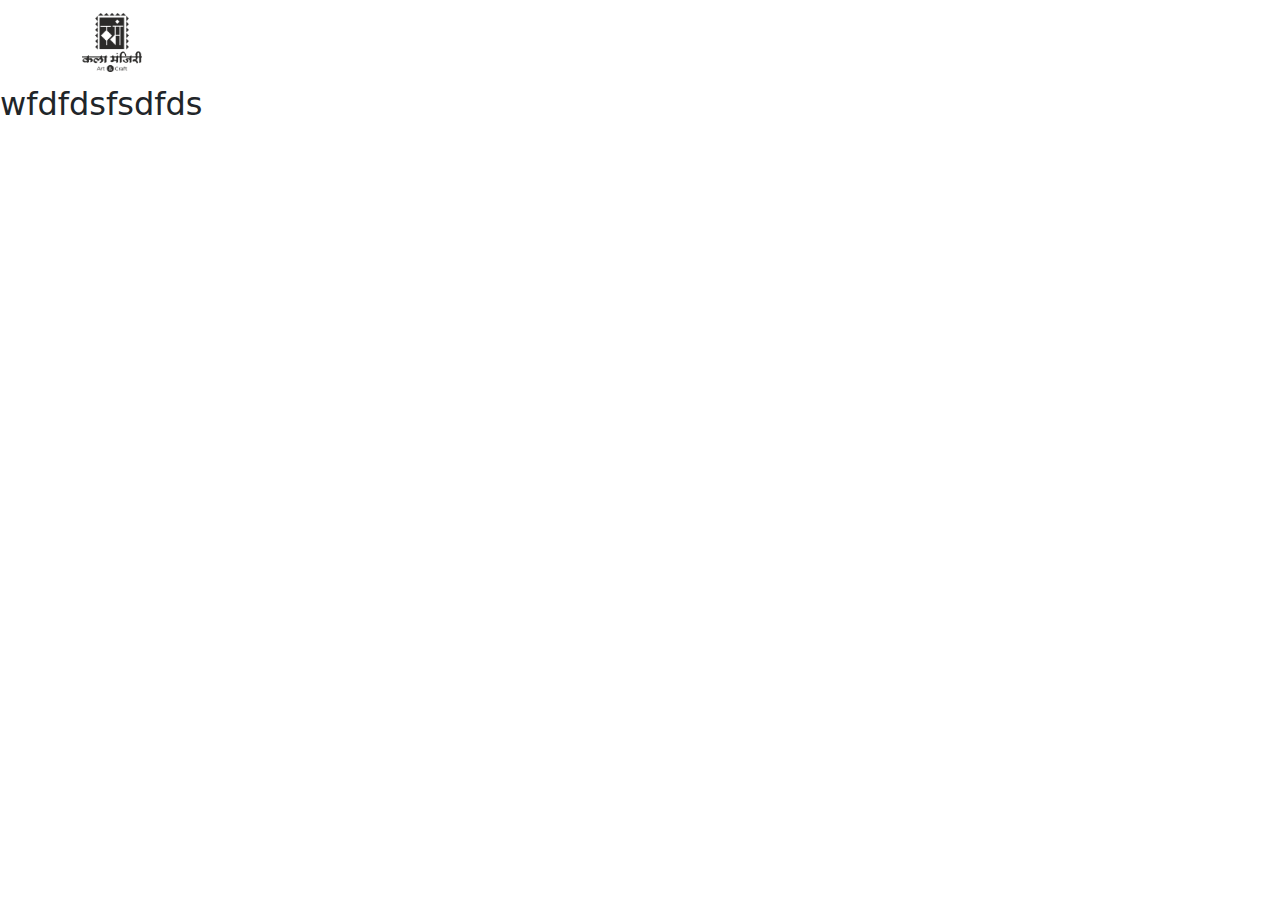
==== about.html @ 26442601 "first commit" ====
<!DOCTYPE html>
<html lang="en">
<head>
    <meta charset="UTF-8">
    <meta name="viewport" content="width=device-width, initial-scale=1.0">
    <title>Document</title>
    <link href="https://cdn.jsdelivr.net/npm/bootstrap@5.3.3/dist/css/bootstrap.min.css" rel="stylesheet">
    <link href="https://cdnjs.cloudflare.com/ajax/libs/font-awesome/6.0.0-beta3/css/all.min.css" rel="stylesheet">

    <link rel="stylesheet" href="book.css">
</head>
<body>
    <section class="sect">
        <nav class="navbar navbar-expand-lg ">
            <div class="container">
                <a class="navbar-brand" href="index.html">
                    <img src="./images/kalamanjeeri.png" class="logo" alt="logo">
                </a>
                <button class="navbar-toggler" type="button" data-bs-toggle="collapse" data-bs-target="#navbarNav" aria-controls="navbarNav" aria-expanded="false" aria-label="Toggle navigation">
                    <i class="fas fa-bars"></i> 
                </button>
                <div class="collapse navbar-collapse" id="navbarNav">
                    <ul class="navbar-nav ms-auto">
                        <li class="nav-item">
                            <a class="nav-link active" href="index.html">Home</a>
                        </li>
                  
                        <li class="nav-item">
                            <a class="nav-link" href="about.html">About</a>
                        </li>
                        <li class="nav-item">
                            <a class="nav-link" href="Book.html">Contact</a>
                        </li>
                    </ul>
                </div>
            </div>
        </nav>
    </section>
    <section class="about">
        <div class="row">
          
            <div class="col-8">
<h2 class="title>
    wdweewew
</h2>
<p class="desc">
    wfdfdsfsdfds
</p>
</div>

        </div>

    </section>
</body>
<script src="https://cdn.jsdelivr.net/npm/bootstrap@5.3.3/dist/js/bootstrap.min.js"></script>
<script src="https://cdnjs.cloudflare.com/ajax/libs/gsap/3.9.1/gsap.min.js"></script>

<script>
const navbarCollapse = document.getElementById('navbarNav');
const navbarToggler = document.querySelector('.navbar-toggler');
const navLinks = document.querySelectorAll('.navbar-nav .nav-link');

navbarCollapse.addEventListener('show.bs.collapse', () => {
    gsap.fromTo(navbarCollapse, { opacity: 0, y: 20 }, { opacity: 1, y: 0, duration: 0.5 });
    navLinks.forEach((link, index) => {
        gsap.fromTo(link, { opacity: 0, y: -20 }, { opacity: 1, y: 0, delay: index * 0.2, duration: 0.4 });
    });
});

navbarCollapse.addEventListener('hide.bs.collapse', () => {
    gsap.fromTo(navbarCollapse, { opacity: 1, y: 0 }, { opacity: 0, y: -20, duration: 0.5 });
});

navbarToggler.addEventListener('click', () => {
    const icon = navbarToggler.querySelector('i');
    if (icon.classList.contains('fa-bars')) {
        icon.classList.remove('fa-bars');
        icon.classList.add('fa-times'); 
    } else {
        icon.classList.remove('fa-times');
        icon.classList.add('fa-bars'); 
    }
});








</script>
</html>
---- book.css ----
@import url('https://fonts.googleapis.com/css2?family=Montserrat:ital,wght@0,100..900;1,100..900&display=swap');

@import url('https://fonts.googleapis.com/css2?family=Caveat:wght@400..700&family=Lato:ital,wght@0,100;0,300;0,400;0,700;0,900;1,100;1,300;1,400;1,700;1,900&display=swap');

@import url('https://fonts.googleapis.com/css2?family=Anek+Devanagari:wght@100..800&family=Caveat:wght@400..700&family=Lato:ital,wght@0,100;0,300;0,400;0,700;0,900;1,100;1,300;1,400;1,700;1,900&display=swap');
   


section.red{
       background: #900000;
        
    }
    .red-class {
    display: flex;
    height: 181px;
    justify-content: center;
    align-items: center;
}


    .red-img{
        width: 117px;
    }
    .title {
    font-family: "Montserrat", serif;
    font-weight: 600;
    font-size: 18px;
    padding-bottom: 10px;
}
label {
    font-size: 13px;
    font-weight: 400;
    padding-bottom: 10px;
}
.form-group {
    padding-bottom: 15px;
}
section.form {
    padding: 50px;
}
.first-sec {
    padding-bottom: 8px;
    border-bottom: 1px solid #C4C4C4;
}

.second-sec {
    padding-top: 30px;
}
button.next {
    width: 100%;
    border-radius: 8px;
    background: #FEBF00;
    border: none;
    padding: 14px 32px;
    font-size: 15px;
    font-weight: 600;
}

.next-btn{
    padding-top: 10px;
}
.logo{
  width: 100%;
  max-width: 60px;
}
  .first {
      background: white;
  }

  .navbar {
      transition: background-color 0.5s ease;
  }

  .navbar-toggler {
      border: none; 
      background:  linear-gradient(95.15deg, #F9D03F 17.18%, #E9B32A 71.35%);
      ;
      font-size: 1.5rem; 
  }

  .navbar-toggler i {
      color: #fff;
  }

  .navbar-collapse {
      opacity: 0;
      visibility: hidden;
      transition: opacity 0.3s ease-in-out, visibility 0s 0.5s;
  }

  .navbar-collapse.show {
      opacity: 1;
      visibility: visible;
      transition: opacity 0.3s ease-in-out;
  }

  .navbar-nav .nav-link {
      color: black;
      padding-left: 10px;
      transition: color 0.3s ease;
  }

  .navbar-collapse.show .navbar-nav .nav-link:hover {
      background: linear-gradient(95.15deg, #F9D03F 17.18%, #E9B32A 71.35%);
  }
  .otp-input {
    width: 50px;
    height: 50px;
    text-align: center;
    font-size: 24px;
    font-weight: bold;
    border: 1px solid #ccc;
    border-radius: 8px;
    outline: none;
}

.otp-input:focus {
    border-color: #007bff;
    box-shadow: 0px 0px 5px rgba(0, 123, 255, 0.5);
}

.edit-text {
    color: #ff5722;
    cursor: pointer;
    font-weight: bold;
    margin-left: 5px;
}

.edit-text:hover {
    text-decoration: underline;
}
.success-circle {
  display: flex
;
  justify-content: center;
  padding: 20px;
  background: #a5f3a5;
  width: 58px;
  border-radius: 50%;
}
i.fa-solid.fa-circle-check {
font-size: 20px;
  color: green;
}

.success-container {
  position: absolute;
  background: white;
  width: 100%;
  height: 100vh;
  top: 0;
  left: 0;
  display: flex; 
  justify-content: center; 
  align-items: center; 
}
.error-container {
  position: absolute;
  background: white;
  width: 100%;
  height: 100vh;
  top: 0;
  left: 0;
  display: flex; 
  justify-content: center; 
  align-items: center; 
}


.main-div {
  display: flex;
  justify-content: center;
  align-items: center;
  flex-direction: column;
}

.error-circle {
  display: flex
;
  justify-content: center;
  padding: 20px;
  background: #f34d4d75;
  width: 58px;
  border-radius: 50%;
}

i.fa-solid.fa-circle-xmark {
  font-size: 20px;

  color: #fc1b1b;
}
.error-container {
  background: white;
  display: flex
;
  justify-content: center;
  flex-direction: column;
  align-items: center;
}
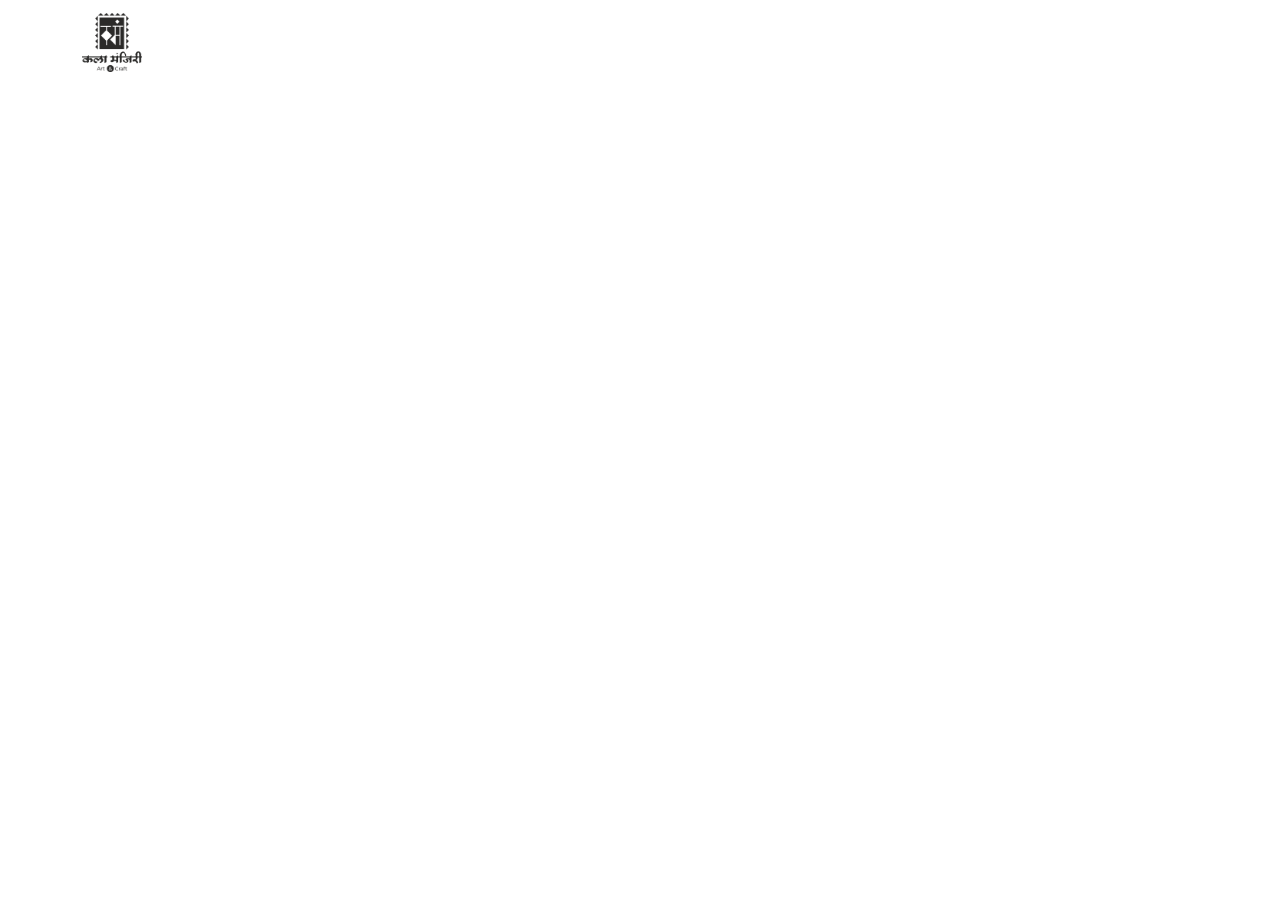
==== commit ae4d34f7: "second ciommit" ====
--- a/about.html
+++ b/about.html
@@ -39,14 +39,7 @@
     <section class="about">
         <div class="row">
           
-            <div class="col-8">
-<h2 class="title>
-    wdweewew
-</h2>
-<p class="desc">
-    wfdfdsfsdfds
-</p>
-</div>
+
 
         </div>
 
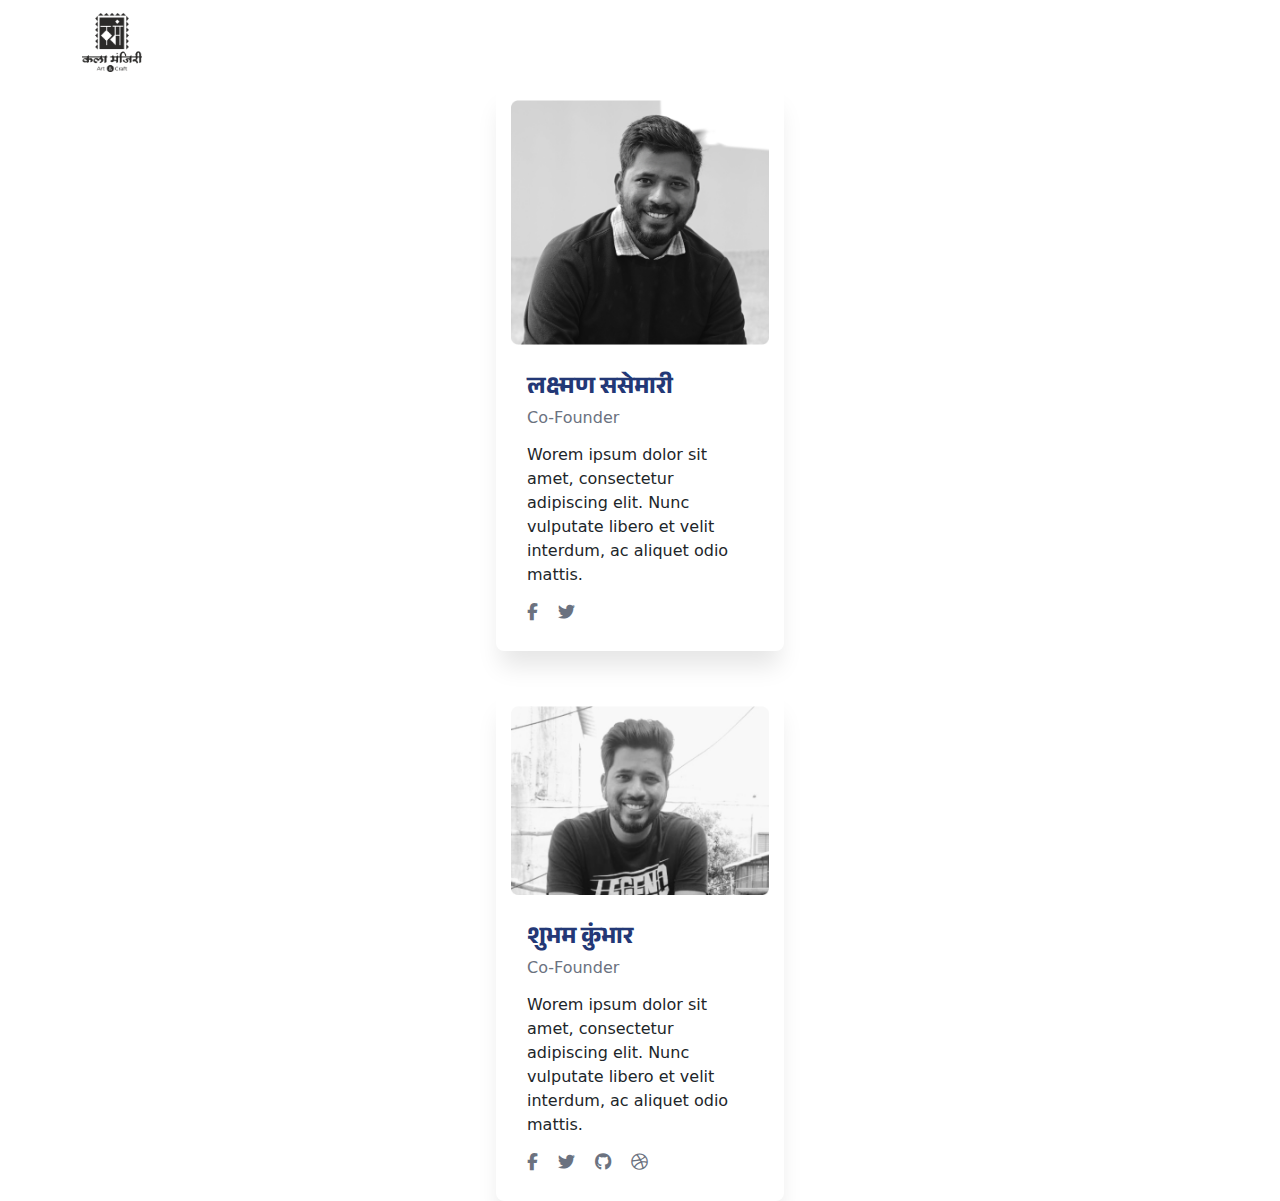
==== commit 11b647b0: "our team" ====
--- a/about.html
+++ b/about.html
@@ -8,7 +8,92 @@
     <link href="https://cdnjs.cloudflare.com/ajax/libs/font-awesome/6.0.0-beta3/css/all.min.css" rel="stylesheet">
 
     <link rel="stylesheet" href="book.css">
+    <link rel="stylesheet" href="https://cdnjs.cloudflare.com/ajax/libs/font-awesome/6.7.2/css/all.min.css" integrity="sha512-Evv84Mr4kqVGRNSgIGL/F/aIDqQb7xQ2vcrdIwxfjThSH8CSR7PBEakCr51Ck+w+/U6swU2Im1vVX0SVk9ABhg==" crossorigin="anonymous" referrerpolicy="no-referrer" />
 </head>
+
+<style>
+    @import url('https://fonts.googleapis.com/css2?family=Anek+Devanagari:wght@100..800&family=Caveat:wght@400..700&family=Lato:ital,wght@0,100;0,300;0,400;0,700;0,900;1,100;1,300;1,400;1,700;1,900&display=swap');
+
+    .team {
+    display: flex;
+    justify-content: center;
+    align-items: center;
+    flex-direction: column;
+    gap: 40px;
+}
+    .card {
+    padding: 15px;
+    box-shadow: 0px 20px 25px -5px #0000001A;
+    border: none;
+    border-radius: 8px;
+    transition: transform 0.3s ease, box-shadow 0.3s ease; 
+}
+
+.card:hover {
+    transform: scale(1.05); 
+    box-shadow: 0px 25px 30px -5px #0000001A;
+}
+
+h5.card-subtitle {
+    color: #6B7280;
+    font-size: 16px;
+    font-weight: 500;
+    padding-bottom: 15px;
+}
+h5.card-title {
+    font-family: "Anek Devanagari", serif;
+    font-weight: 700;
+    font-size: 24px;
+    color: #233876;
+    padding-top: 15px;
+}
+.icons {
+    display: flex
+;
+    justify-content: flex-start;
+    align-items: center;
+    gap: 20px;
+    color: #6B7280;
+    width: 17px;
+}
+
+.card-img, .card-img-top {
+    transition: box-shadow 0.3s ease; 
+}
+
+.card-img:hover, .card-img-top:hover {
+    box-shadow: 0px 25px 30px -5px #0000001A; 
+}.icons i {
+    font-size: 17px; 
+    transition: color 0.3s ease; 
+}
+
+.icons i:hover {
+    color: inherit; 
+}
+
+.icons .fa-facebook-f:hover {
+    color: #1877f2; 
+}
+
+.icons .fa-twitter:hover {
+    color: #1da1f2; 
+}
+
+.icons .fa-github:hover {
+    color: #333;
+}
+
+.icons .fa-basketball:hover {
+    color: #ff5722;
+}
+
+.icons .fa-dribbble:hover {
+    color: #ea4c89; 
+}
+
+
+</style>
 <body>
     <section class="sect">
         <nav class="navbar navbar-expand-lg ">
@@ -37,11 +122,42 @@
         </nav>
     </section>
     <section class="about">
-        <div class="row">
+      <div class="team">
+        <div class="card" style="width: 18rem;">
+            <img class="card-img-top" src="./images/card2.png" alt="Card image cap">
+            <div class="card-body">
+              <h5 class="card-title">लक्ष्मण ससेमारी </h5>
+              <h5 class="card-subtitle">Co-Founder</h5>
+
+              <p class="card-text">Worem ipsum dolor sit amet, consectetur adipiscing elit. Nunc vulputate libero et velit interdum, ac aliquet odio mattis.</p>
           
-
-
-        </div>
+              <div class="icons">
+                <i class="fa-brands fa-facebook-f"></i>
+                <i class="fa-brands fa-twitter"></i>
+            </div>
+            </div>
+          </div>
+
+
+
+
+          <div class="card" style="width: 18rem;">
+            <img class="card-img-top" src="./images/card1.png" alt="Card image cap">
+            <div class="card-body">
+              <h5 class="card-title">शुभम कुंभार </h5>
+              <h5 class="card-subtitle">Co-Founder</h5>
+
+              <p class="card-text">Worem ipsum dolor sit amet, consectetur adipiscing elit. Nunc vulputate libero et velit interdum, ac aliquet odio mattis.</p>
+              <div class="icons">
+                  <i class="fa-brands fa-facebook-f"></i>
+                  <i class="fa-brands fa-twitter"></i>
+                  <i class="fa-brands fa-github"></i>
+                  <i class="fa-brands fa-dribbble"></i> 
+                </div>
+            </div>
+          </div>
+          
+      </div>
 
     </section>
 </body>
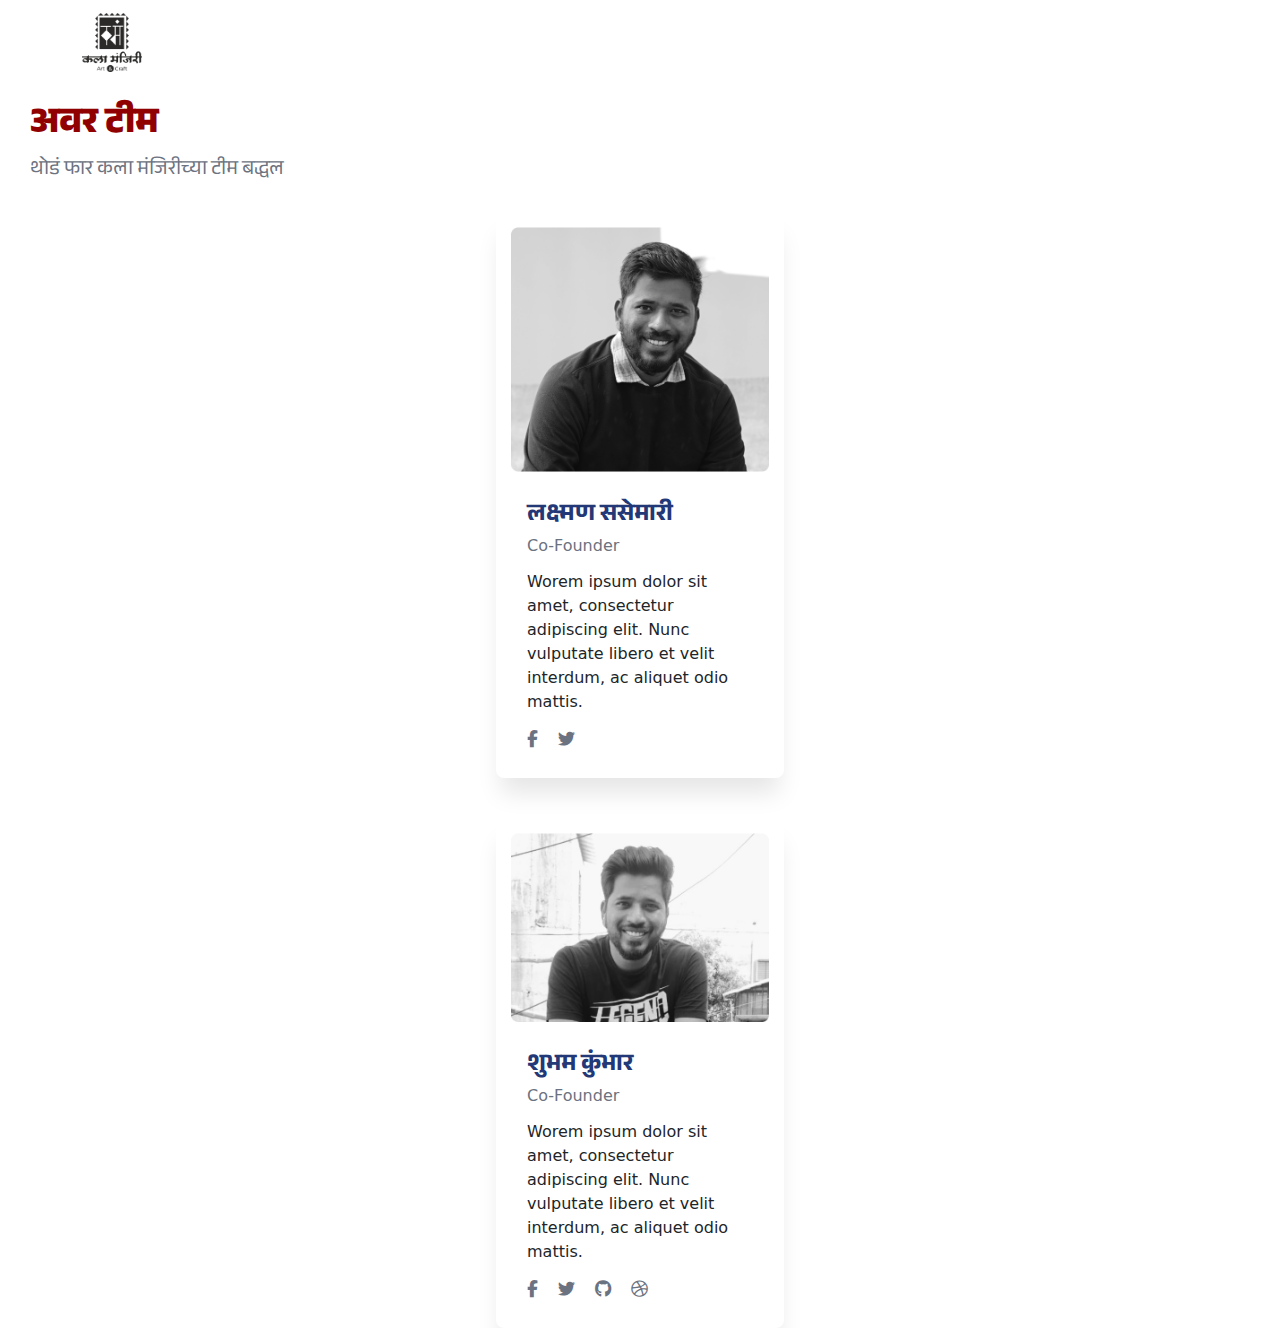
==== commit 124f5aef: "our team" ====
--- a/about.html
+++ b/about.html
@@ -13,6 +13,31 @@
 
 <style>
     @import url('https://fonts.googleapis.com/css2?family=Anek+Devanagari:wght@100..800&family=Caveat:wght@400..700&family=Lato:ital,wght@0,100;0,300;0,400;0,700;0,900;1,100;1,300;1,400;1,700;1,900&display=swap');
+.about{
+    padding-top: 10px;
+}
+.main-title{
+    font-family: "Anek Devanagari", serif;
+
+font-weight: 800;
+font-size: 36px;
+color: #900000;
+}
+
+.main-sub-title{
+    font-family: "Anek Devanagari", serif;
+
+font-weight: 400;
+font-size: 20px;
+color: #6B7280;
+}
+
+.main-title-div {
+    display: flex
+;
+    flex-direction: column;
+    padding: 10px 20px 10px 30px;
+}
 
     .team {
     display: flex;
@@ -114,7 +139,7 @@
                             <a class="nav-link" href="about.html">About</a>
                         </li>
                         <li class="nav-item">
-                            <a class="nav-link" href="Book.html">Contact</a>
+                            <a class="nav-link" href="book1.html">Contact</a>
                         </li>
                     </ul>
                 </div>
@@ -122,6 +147,14 @@
         </nav>
     </section>
     <section class="about">
+<div class="main-title-div">
+
+    <h2 class="main-title">
+        अवर टीम 
+    </h2>
+    <p class="main-sub-title">थोडं फार कला मंजिरीच्या टीम बद्धल </p>
+</div>
+
       <div class="team">
         <div class="card" style="width: 18rem;">
             <img class="card-img-top" src="./images/card2.png" alt="Card image cap">
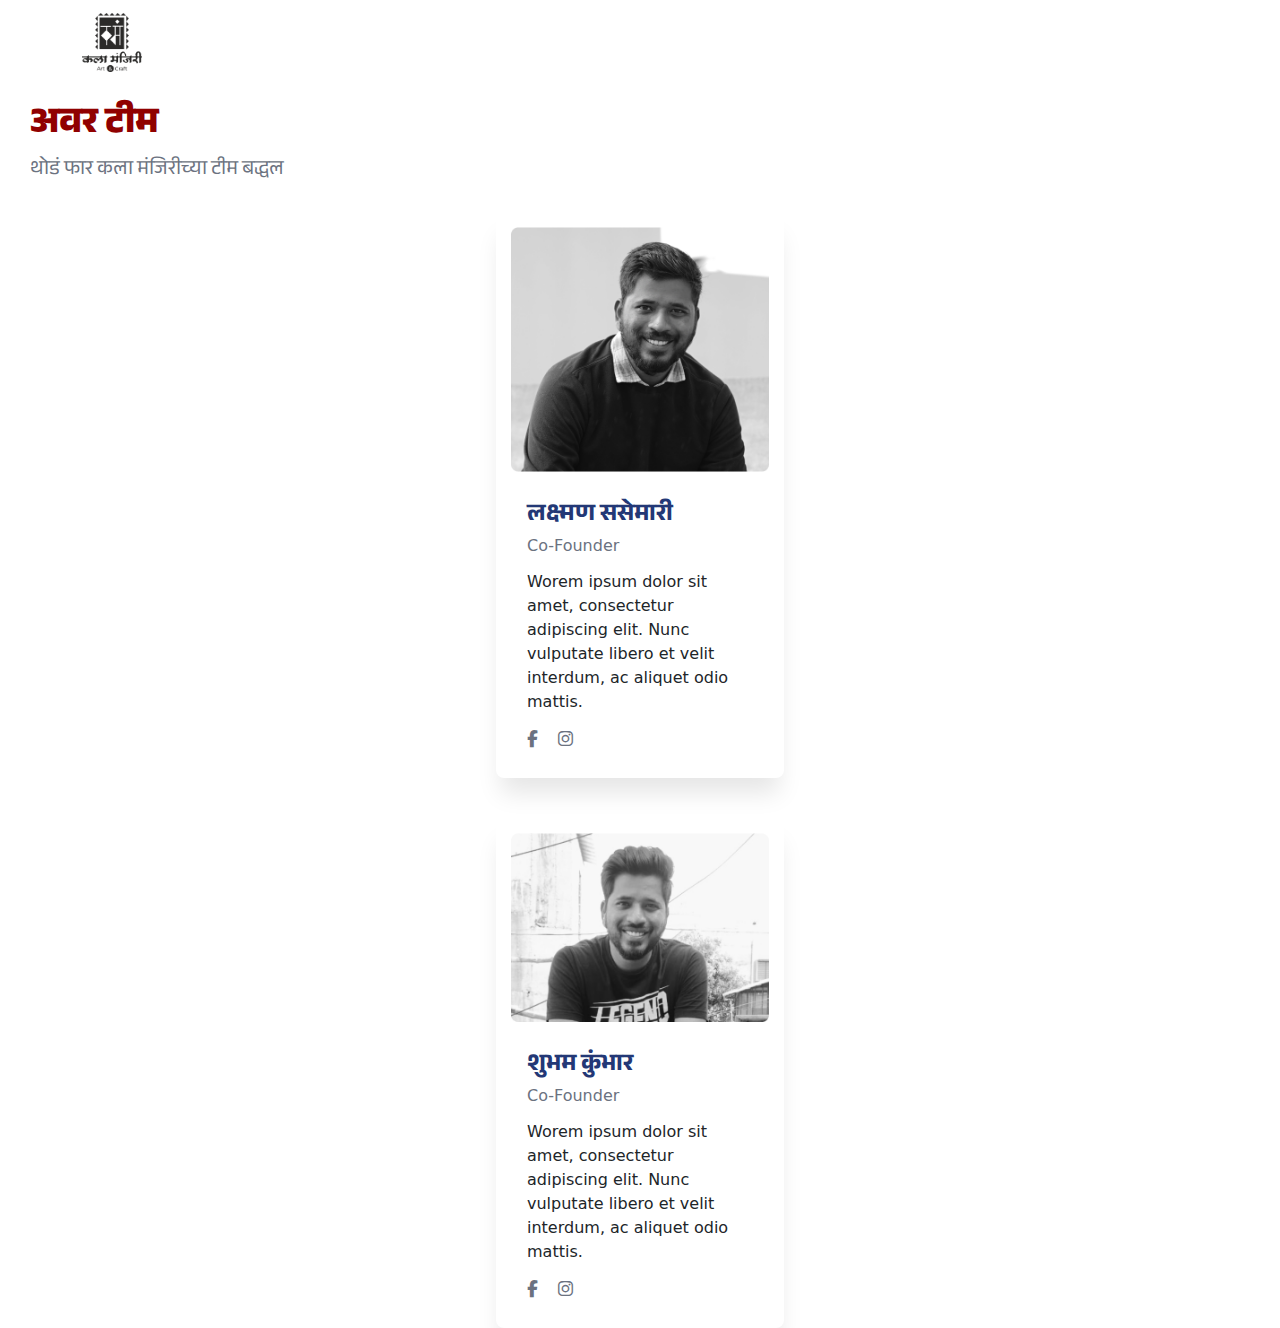
==== commit 45705257: "our team" ====
--- a/about.html
+++ b/about.html
@@ -16,6 +16,9 @@
 .about{
     padding-top: 10px;
 }
+button.navbar-toggler {
+    padding: 3px 8px;
+}
 .main-title{
     font-family: "Anek Devanagari", serif;
 
@@ -101,22 +104,9 @@
     color: #1877f2; 
 }
 
-.icons .fa-twitter:hover {
-    color: #1da1f2; 
-}
-
-.icons .fa-github:hover {
-    color: #333;
-}
-
-.icons .fa-basketball:hover {
-    color: #ff5722;
-}
-
-.icons .fa-dribbble:hover {
-    color: #ea4c89; 
-}
-
+.icons .fa-instagram:hover {
+    color: #e4405f; 
+}
 
 </style>
 <body>
@@ -166,7 +156,7 @@
           
               <div class="icons">
                 <i class="fa-brands fa-facebook-f"></i>
-                <i class="fa-brands fa-twitter"></i>
+                <i class="fa-brands fa-instagram"></i>
             </div>
             </div>
           </div>
@@ -183,9 +173,8 @@
               <p class="card-text">Worem ipsum dolor sit amet, consectetur adipiscing elit. Nunc vulputate libero et velit interdum, ac aliquet odio mattis.</p>
               <div class="icons">
                   <i class="fa-brands fa-facebook-f"></i>
-                  <i class="fa-brands fa-twitter"></i>
-                  <i class="fa-brands fa-github"></i>
-                  <i class="fa-brands fa-dribbble"></i> 
+                  <i class="fa-brands fa-instagram"></i>
+                 
                 </div>
             </div>
           </div>
--- a/book.css
+++ b/book.css
@@ -4,7 +4,9 @@
 
 @import url('https://fonts.googleapis.com/css2?family=Anek+Devanagari:wght@100..800&family=Caveat:wght@400..700&family=Lato:ital,wght@0,100;0,300;0,400;0,700;0,900;1,100;1,300;1,400;1,700;1,900&display=swap');
    
-
+button.navbar-toggler {
+  padding: 3px 8px;
+}
 
 section.red{
        background: #900000;
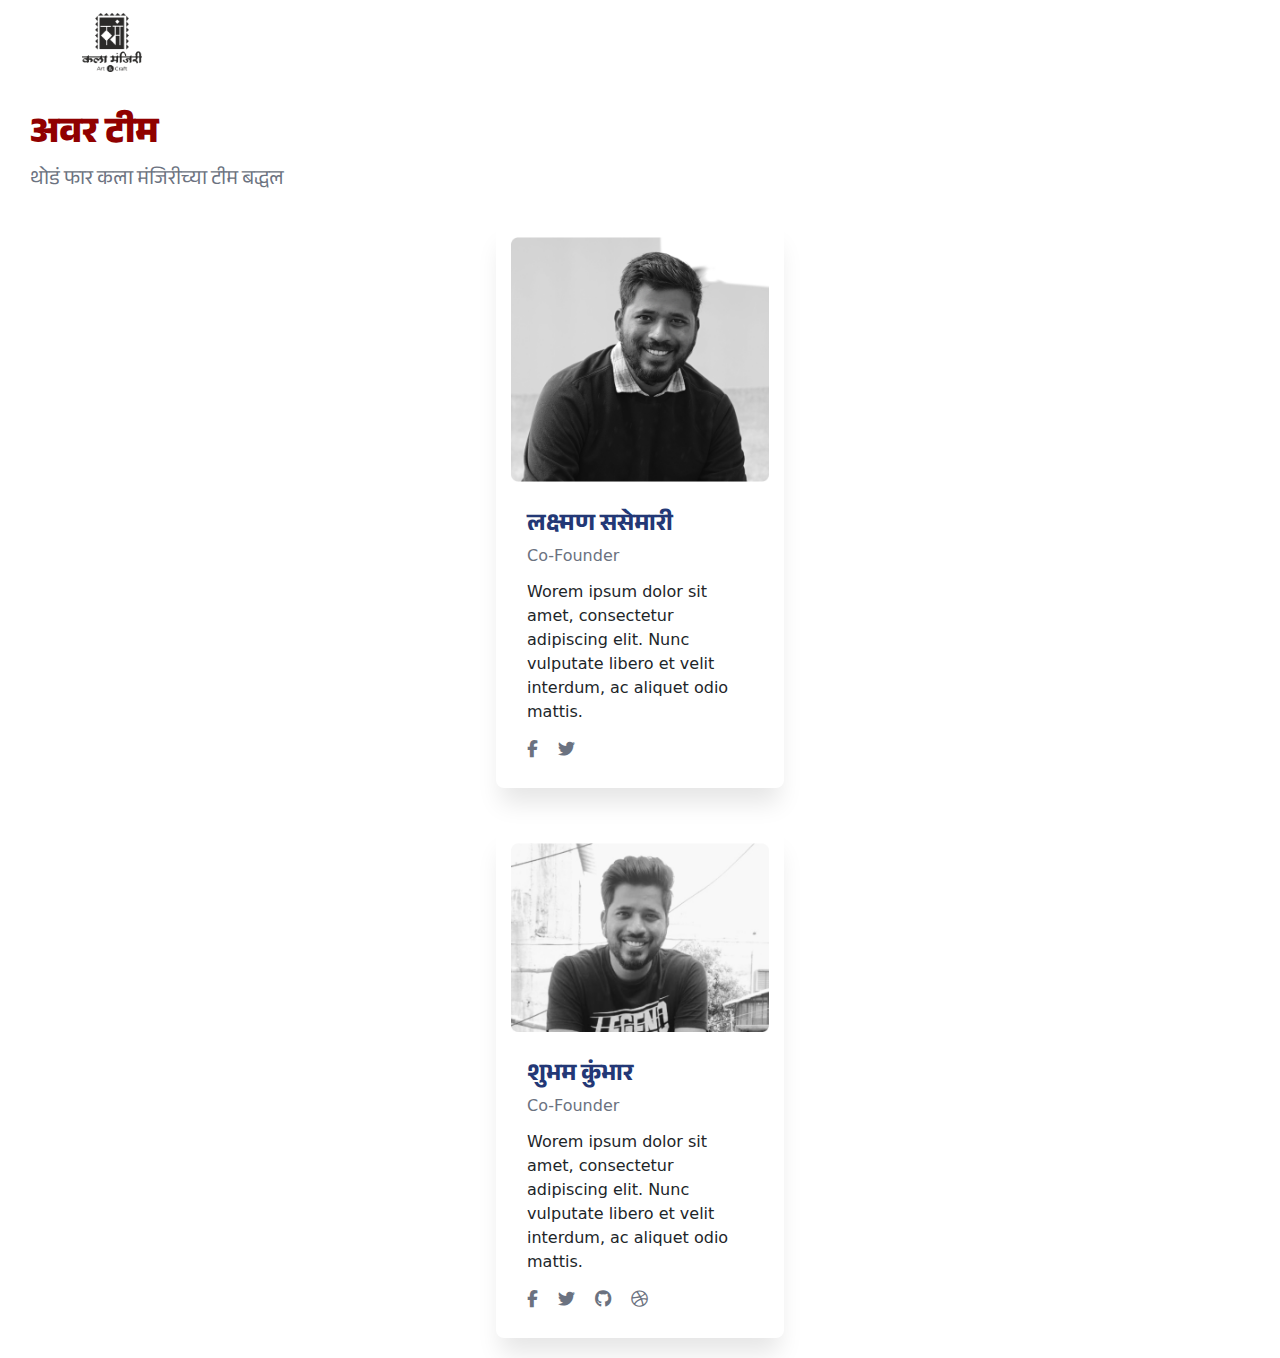
==== commit 00ef3804: "animation" ====
--- a/about.html
+++ b/about.html
@@ -14,10 +14,7 @@
 <style>
     @import url('https://fonts.googleapis.com/css2?family=Anek+Devanagari:wght@100..800&family=Caveat:wght@400..700&family=Lato:ital,wght@0,100;0,300;0,400;0,700;0,900;1,100;1,300;1,400;1,700;1,900&display=swap');
 .about{
-    padding-top: 10px;
-}
-button.navbar-toggler {
-    padding: 3px 8px;
+    padding: 20px 0px;
 }
 .main-title{
     font-family: "Anek Devanagari", serif;
@@ -104,9 +101,22 @@
     color: #1877f2; 
 }
 
-.icons .fa-instagram:hover {
-    color: #e4405f; 
-}
+.icons .fa-twitter:hover {
+    color: #1da1f2; 
+}
+
+.icons .fa-github:hover {
+    color: #333;
+}
+
+.icons .fa-basketball:hover {
+    color: #ff5722;
+}
+
+.icons .fa-dribbble:hover {
+    color: #ea4c89; 
+}
+
 
 </style>
 <body>
@@ -156,7 +166,7 @@
           
               <div class="icons">
                 <i class="fa-brands fa-facebook-f"></i>
-                <i class="fa-brands fa-instagram"></i>
+                <i class="fa-brands fa-twitter"></i>
             </div>
             </div>
           </div>
@@ -173,8 +183,9 @@
               <p class="card-text">Worem ipsum dolor sit amet, consectetur adipiscing elit. Nunc vulputate libero et velit interdum, ac aliquet odio mattis.</p>
               <div class="icons">
                   <i class="fa-brands fa-facebook-f"></i>
-                  <i class="fa-brands fa-instagram"></i>
-                 
+                  <i class="fa-brands fa-twitter"></i>
+                  <i class="fa-brands fa-github"></i>
+                  <i class="fa-brands fa-dribbble"></i> 
                 </div>
             </div>
           </div>
--- a/book.css
+++ b/book.css
@@ -4,9 +4,7 @@
 
 @import url('https://fonts.googleapis.com/css2?family=Anek+Devanagari:wght@100..800&family=Caveat:wght@400..700&family=Lato:ital,wght@0,100;0,300;0,400;0,700;0,900;1,100;1,300;1,400;1,700;1,900&display=swap');
    
-button.navbar-toggler {
-  padding: 3px 8px;
-}
+
 
 section.red{
        background: #900000;
@@ -24,8 +22,8 @@
         width: 117px;
     }
     .title {
-    font-family: "Montserrat", serif;
-    font-weight: 600;
+      font-family: "Anek Devanagari", serif;
+      font-weight: 600;
     font-size: 18px;
     padding-bottom: 10px;
 }
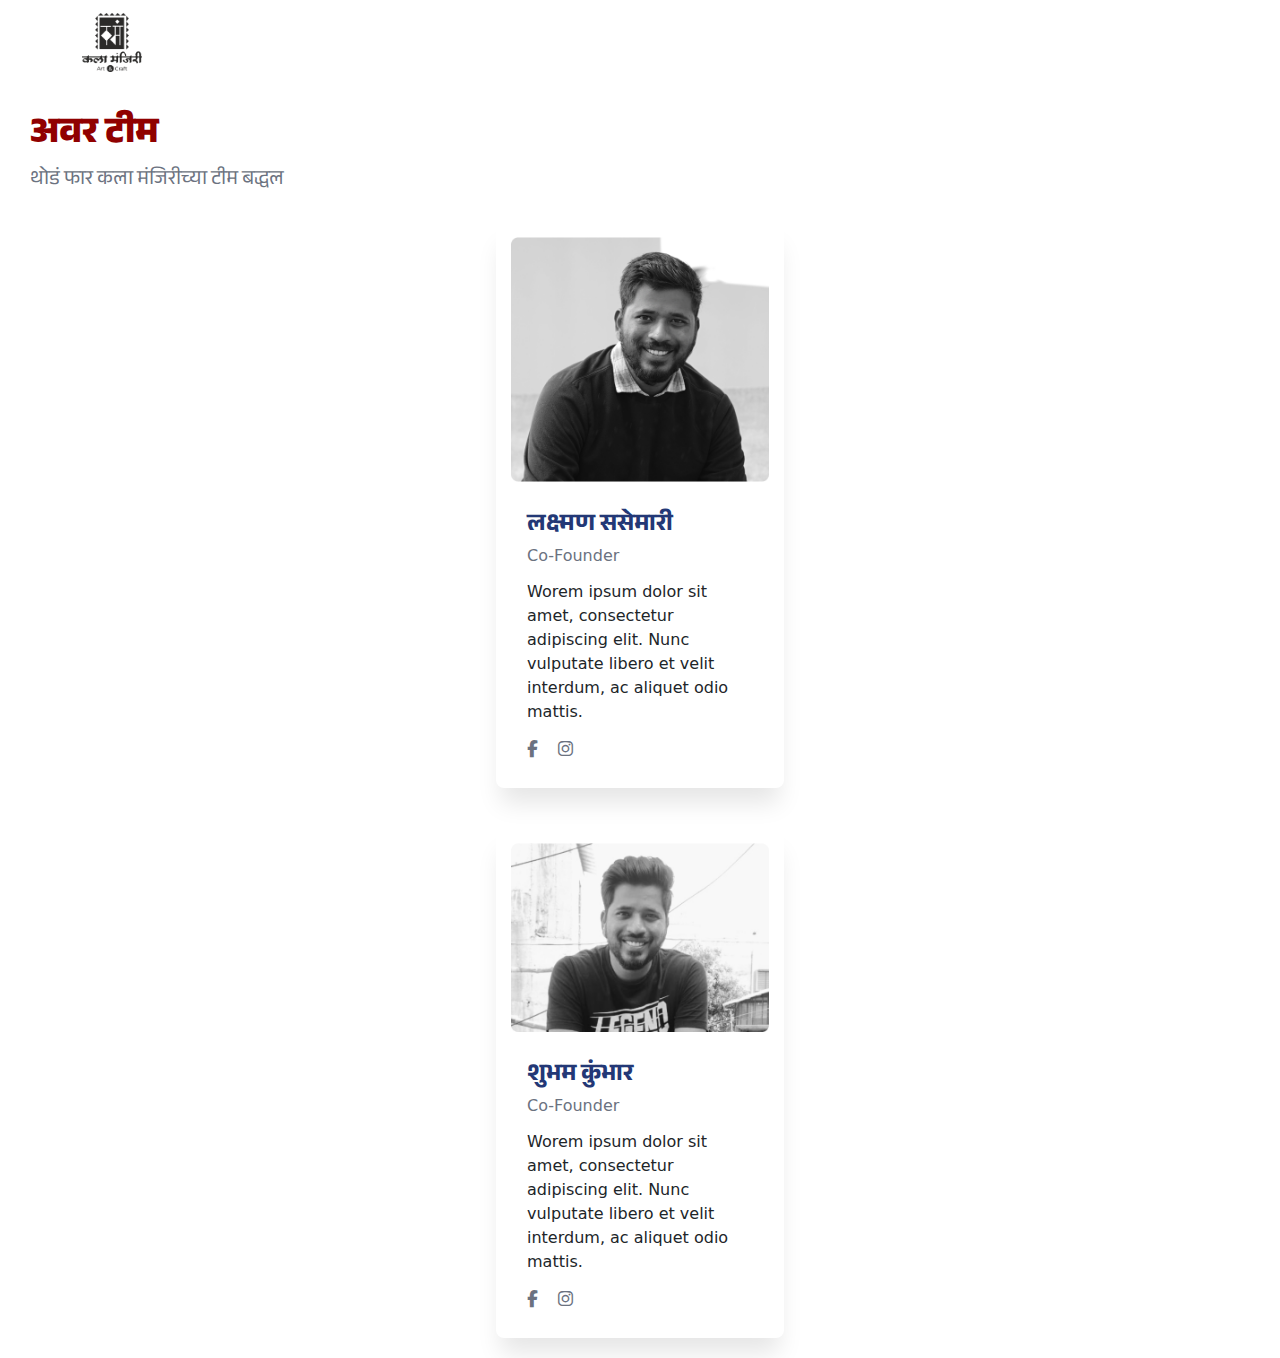
==== commit ca95c2bd: "animation" ====
--- a/about.html
+++ b/about.html
@@ -16,6 +16,9 @@
 .about{
     padding: 20px 0px;
 }
+button.navbar-toggler {
+    padding: 3px 8px;
+}
 .main-title{
     font-family: "Anek Devanagari", serif;
 
@@ -101,22 +104,9 @@
     color: #1877f2; 
 }
 
-.icons .fa-twitter:hover {
-    color: #1da1f2; 
-}
-
-.icons .fa-github:hover {
-    color: #333;
-}
-
-.icons .fa-basketball:hover {
-    color: #ff5722;
-}
-
-.icons .fa-dribbble:hover {
-    color: #ea4c89; 
-}
-
+.icons .fa-instagram:hover {
+    color: #e4405f; 
+}
 
 </style>
 <body>
@@ -166,7 +156,7 @@
           
               <div class="icons">
                 <i class="fa-brands fa-facebook-f"></i>
-                <i class="fa-brands fa-twitter"></i>
+                <i class="fa-brands fa-instagram"></i>
             </div>
             </div>
           </div>
@@ -183,9 +173,8 @@
               <p class="card-text">Worem ipsum dolor sit amet, consectetur adipiscing elit. Nunc vulputate libero et velit interdum, ac aliquet odio mattis.</p>
               <div class="icons">
                   <i class="fa-brands fa-facebook-f"></i>
-                  <i class="fa-brands fa-twitter"></i>
-                  <i class="fa-brands fa-github"></i>
-                  <i class="fa-brands fa-dribbble"></i> 
+                  <i class="fa-brands fa-instagram"></i>
+                 
                 </div>
             </div>
           </div>
--- a/book.css
+++ b/book.css
@@ -4,7 +4,9 @@
 
 @import url('https://fonts.googleapis.com/css2?family=Anek+Devanagari:wght@100..800&family=Caveat:wght@400..700&family=Lato:ital,wght@0,100;0,300;0,400;0,700;0,900;1,100;1,300;1,400;1,700;1,900&display=swap');
    
-
+button.navbar-toggler {
+  padding: 3px 8px;
+}
 
 section.red{
        background: #900000;
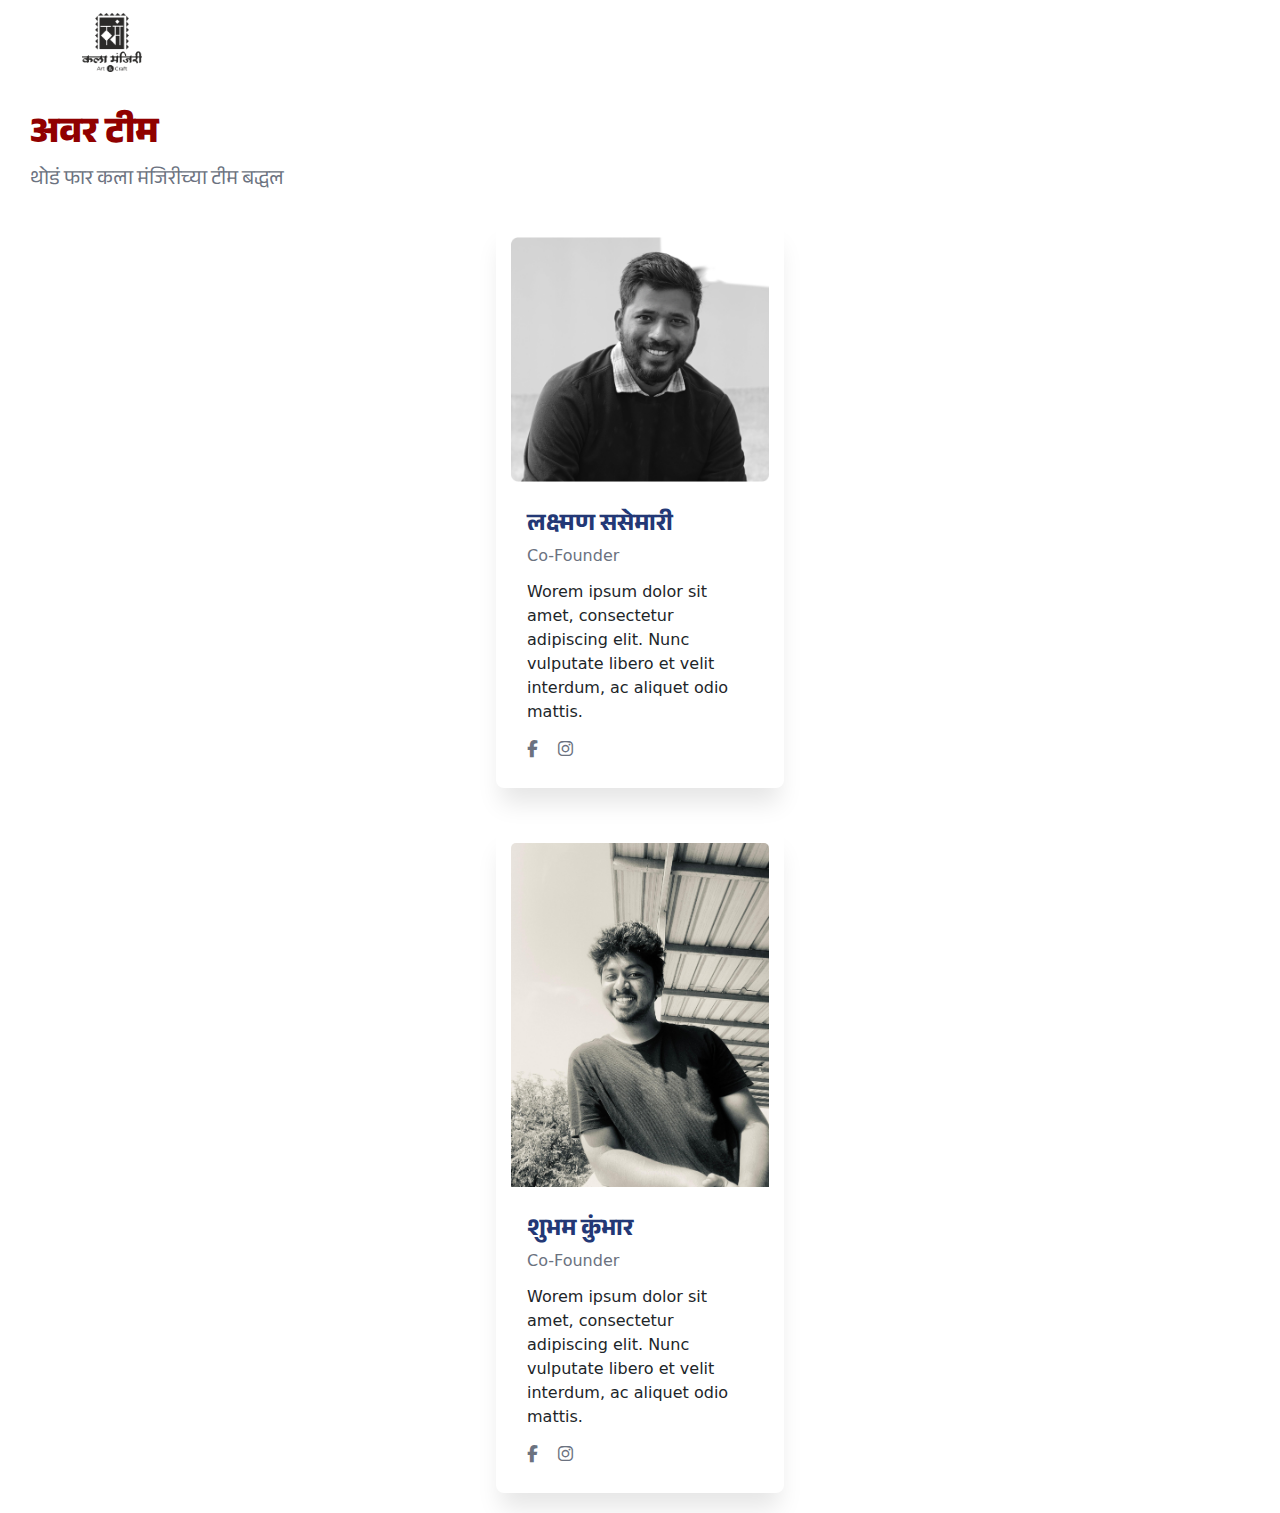
==== commit 01cf749a: "add photo" ====
--- a/about.html
+++ b/about.html
@@ -165,7 +165,7 @@
 
 
           <div class="card" style="width: 18rem;">
-            <img class="card-img-top" src="./images/card1.png" alt="Card image cap">
+            <img class="card-img-top" src="./images/card3.jpeg" alt="Card image cap">
             <div class="card-body">
               <h5 class="card-title">शुभम कुंभार </h5>
               <h5 class="card-subtitle">Co-Founder</h5>
--- a/book.css
+++ b/book.css
@@ -72,13 +72,15 @@
   .navbar {
       transition: background-color 0.5s ease;
   }
-
   .navbar-toggler {
-      border: none; 
-      background:  linear-gradient(95.15deg, #F9D03F 17.18%, #E9B32A 71.35%);
-      ;
-      font-size: 1.5rem; 
-  }
+    border: none;
+    background: linear-gradient(95.15deg, #F9D03F 17.18%, #E9B32A 71.35%);
+    font-size: 1.5rem;
+    display: flex
+;
+    justify-content: center;
+    align-items: center;
+}
 
   .navbar-toggler i {
       color: #fff;
